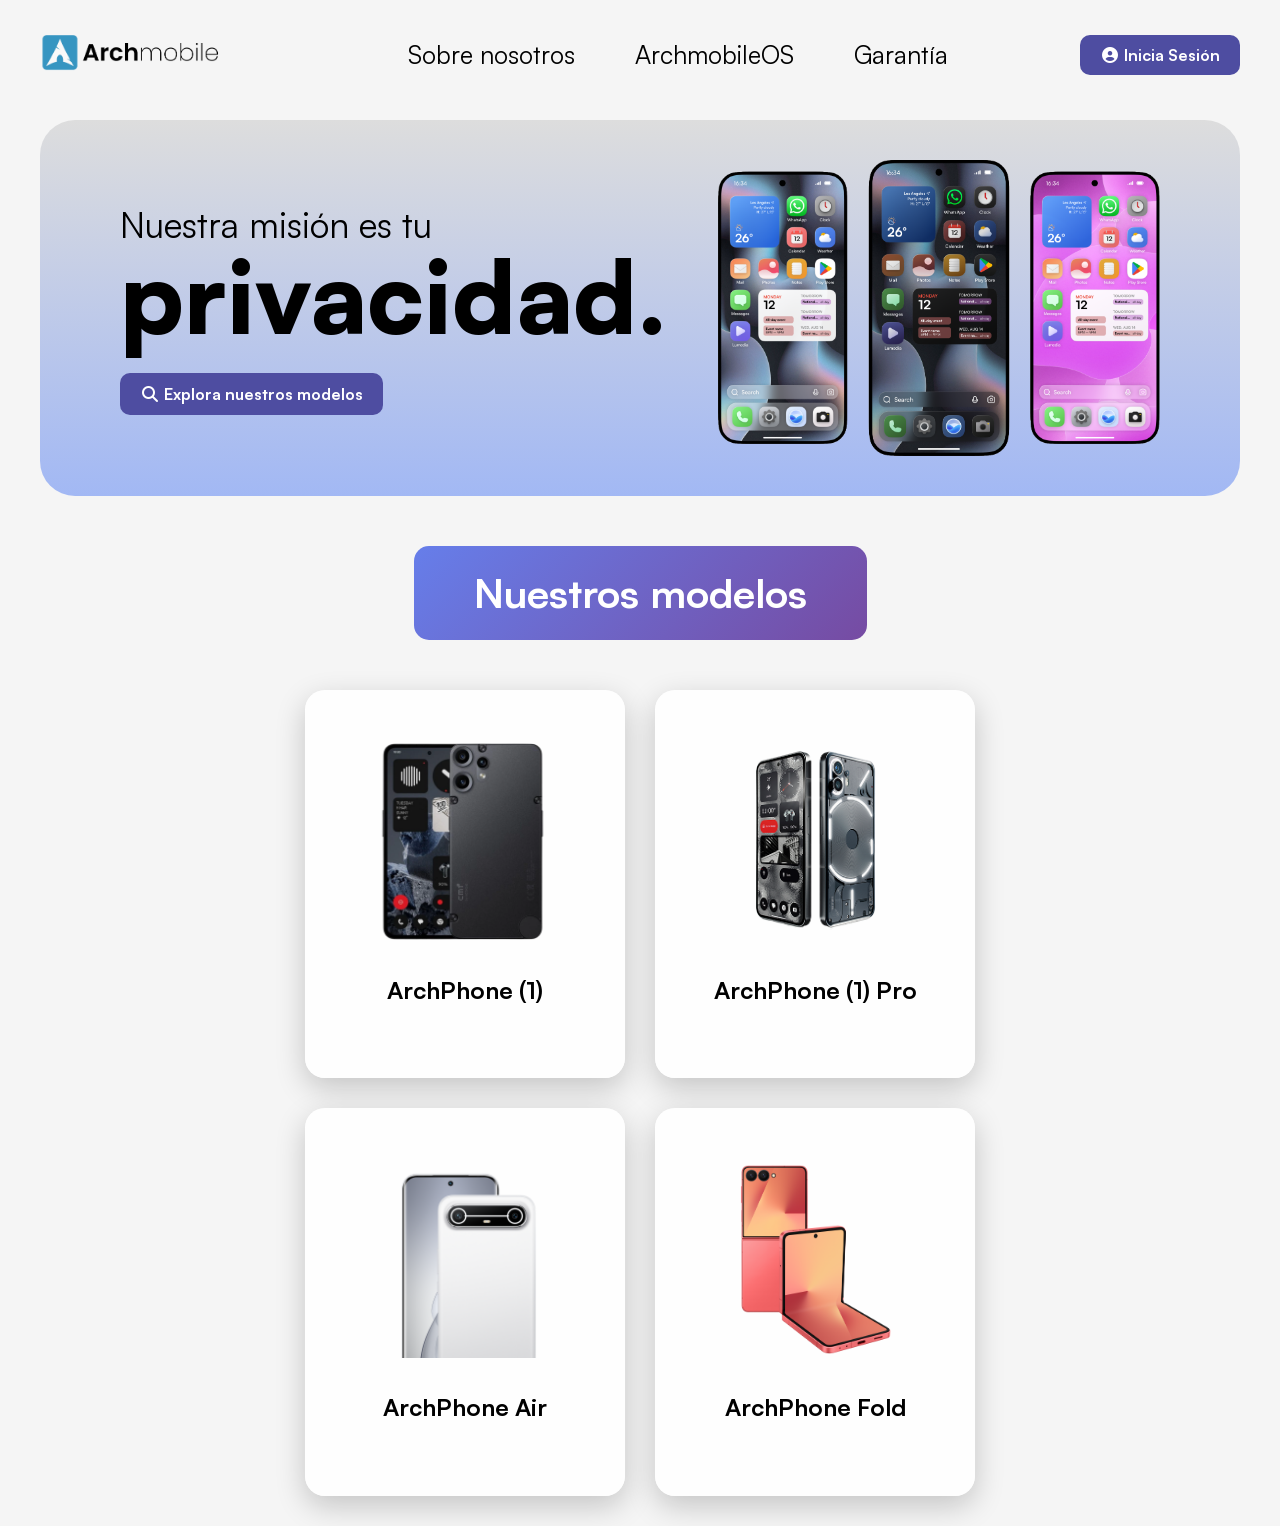
==== index.html @ 29a4b20f "avances?" ====
<!DOCTYPE html>
<html lang="es">
<head>
    <meta charset="UTF-8">
    <meta name="viewport" content="width=device-width, initial-scale=1.0">
    <meta name="description" content="Archmobile | El paradigma de la privacidad">
    <title>Archmobile - Linux Phones</title>
    <link rel="stylesheet" href="css/styles.css">
    <link rel="stylesheet" href="https://cdnjs.cloudflare.com/ajax/libs/font-awesome/6.5.2/css/all.min.css">
</head>
<body>
    <header>
        <!-- logo archmobile -->
        <div class="logo">
            <img src="assets/pequeño.png" alt="Archmobile">
        </div>
        
        <!-- navbar -->
        <nav class="nav-desktop">
            <ul>
                <li><a href="#">Sobre nosotros</a></li>
                <li><a href="#">ArchmobileOS</a></li>
                <li><a href="#">Garantía</a></li>
            </ul>
        </nav>

        <!-- boton "inicio de sesion" (que realmente no hay na de na, esto es mas estatico que un muerto) -->
        <div class="btn_iniciosesion nav-desktop">
            <a href="#"><i class="fa-solid fa-circle-user fa-fw"></i> Inicia Sesión</a>
        </div>
    </header>

    <!-- banner principal -->
    <section class="marquesina">
        <!-- textos y boton de explorar -->
        <div class="marquesina_textos">
            <h2>Nuestra misión es tu</h2>
            <h1>privacidad.</h1>
            <a href="#" class="btn_modelos"><i class="fa-solid fa-magnifying-glass fa-fw"></i> Explora nuestros modelos</a>
        </div>

        <!-- capturas de pantalla archmobileOS -->
        <div class="marquesina_img">
            <img src="assets/banner.png" alt="Pantalla de inicio de ArchmobileOS">
        </div>
    </section>

    <section class="tabla">
        <div class="parent">  <!-- listado modelos con grid css -->

            <div class="div1">
                <h1>Nuestros modelos</h1>
            </div>
            
            <div class="div2">  <!-- primer modelo -->
                <div class="tarjetas_modelos">
                    <img src="assets/phone1.png" alt="Parte trasera del ArchPhone (1)">
                    <div class="price">
                        <h2>ArchPhone (1)</h2>
                    </div>
                </div>
            </div>

            <div class="div2">  <!-- segundo modelo -->
                <div class="tarjetas_modelos">
                    <img src="assets/phone1pro.png" alt="Parte trasera del ArchPhone (1) Pro">
                    <div class="price">
                        <h2>ArchPhone (1) Pro</h2>
                    </div>
                </div>
            </div>

            <div class="div2">  <!-- tercer modelo -->
                <div class="tarjetas_modelos">
                    <img src="assets/phoneair.png" alt="Parte trasera del ArchPhone Air">
                    <div class="price">
                        <h2>ArchPhone Air</h2>
                    </div>
                </div>
            </div>

            <div class="div2">  <!-- cuarto modelo -->
                <div class="tarjetas_modelos">
                    <img src="assets/phonefold.png" alt="Parte trasera del ArchPhone Fold">
                    <div class="price">
                        <h2>ArchPhone Fold</h2>
                    </div>
                </div>
            </div>
            
        </div>
    </section>
</body>
</html>
---- css/styles.css ----
@font-face {
    font-family: 'Satoshi';
    src: url('../assets/satoshi.ttf') format('truetype');
}

body {
    font-family: 'Satoshi';
    margin: 0;
    padding: 0;
    background-color: #f5f5f5;
}

header {
    display: flex;
    justify-content: space-between;
    align-items: center;
    padding: 20px 40px;
    margin-top: 10px;
}

.logo img {
    max-height: 45px;
}

nav ul {
    list-style: none;
    margin: 0;
    padding: 0;
    display: flex;
}

    nav ul li {
        margin: 0 30px;
    }

        nav ul li a {
            text-decoration: none;
            color: #000;
            font-size: 25px;
            font-weight: 400;
        }

.btn_iniciosesion a {
    background-color: #4e4da1;
    color: #ffffff;
    padding: 10px 20px;
    border-radius: 10px;
    text-decoration: none;
    font-weight: bold;
}

.marquesina {
    display: flex;
    justify-content: space-between;
    align-items: center;
    padding: 40px 80px;
    background: linear-gradient(180deg, #DDDDDD, #a2b8f4);
    border-radius: 35px;
    margin: 20px 40px;
    flex-wrap: nowrap;
}

.marquesina_textos {
    flex: 1;
    min-width: 300px;
}

.marquesina_img {
    flex: 0 0 50%;
    text-align: right;
    display: flex;
    justify-content: flex-end;
}

    .marquesina_img img {
        max-width: 85%;
        height: auto;
        object-fit: contain;
    }

.marquesina_textos h2 {
    font-size: 35px;
    color: #000;
    margin: 0;
    font-weight: normal;
}

.marquesina_textos h1 {
    font-size: 100px;
    color: #000;
    margin: 0;
    margin-top: -20px;
    font-weight: 900;
}

.tabla {
    display: flex;
    justify-content: space-between;
    align-items: center;
    padding: 40px 80px;
    margin: 20px 40px;
    flex-wrap: nowrap;
}

.parent { 
    display: grid;
    grid-template-columns: repeat(2, 320px);
    grid-template-rows: auto auto auto;
    justify-content: center;
    gap: 30px;
    width: 100%;
}

.div1 { 
    grid-column: 1 / -1;
    margin-top: -30px;
    margin-bottom: -50px;
    display: flex;
    justify-content: center;
    align-items: center;
}

.div1 h1 {
    background: linear-gradient(135deg, #667eea 0%, #764ba2 100%);
    color: white;
    padding: 20px 60px;
    border-radius: 15px;
    font-size: 40px;
    font-weight: 700;
    margin-top: 20px;
    margin-bottom: 40px;
}

.div2 { 
    margin-top: 60px;
    display: flex;
    justify-content: center;
    align-items: center;
}

.tarjetas_modelos {
    background: rgba(255, 255, 255, 0.95);
    border-radius: 20px;
    padding: 30px;
    box-shadow: 0 10px 30px rgba(0,0,0,0.2);
    width: 100%;
    height: 100%;
    display: flex;
    flex-direction: column;
    justify-content: center;
    align-items: center;
}

.tarjetas_modelos img {
    width: 70%;
    height: 60%;
    object-fit: cover;
    margin-bottom: 14px;
}

.btn_modelos {
    display: inline-block;
    margin-top: 10px;
    padding: 10px 20px;
    background-color: #4e4da1;
    color: #ffffff;
    border-radius: 10px;
    text-decoration: none;
    font-weight: bold;
}
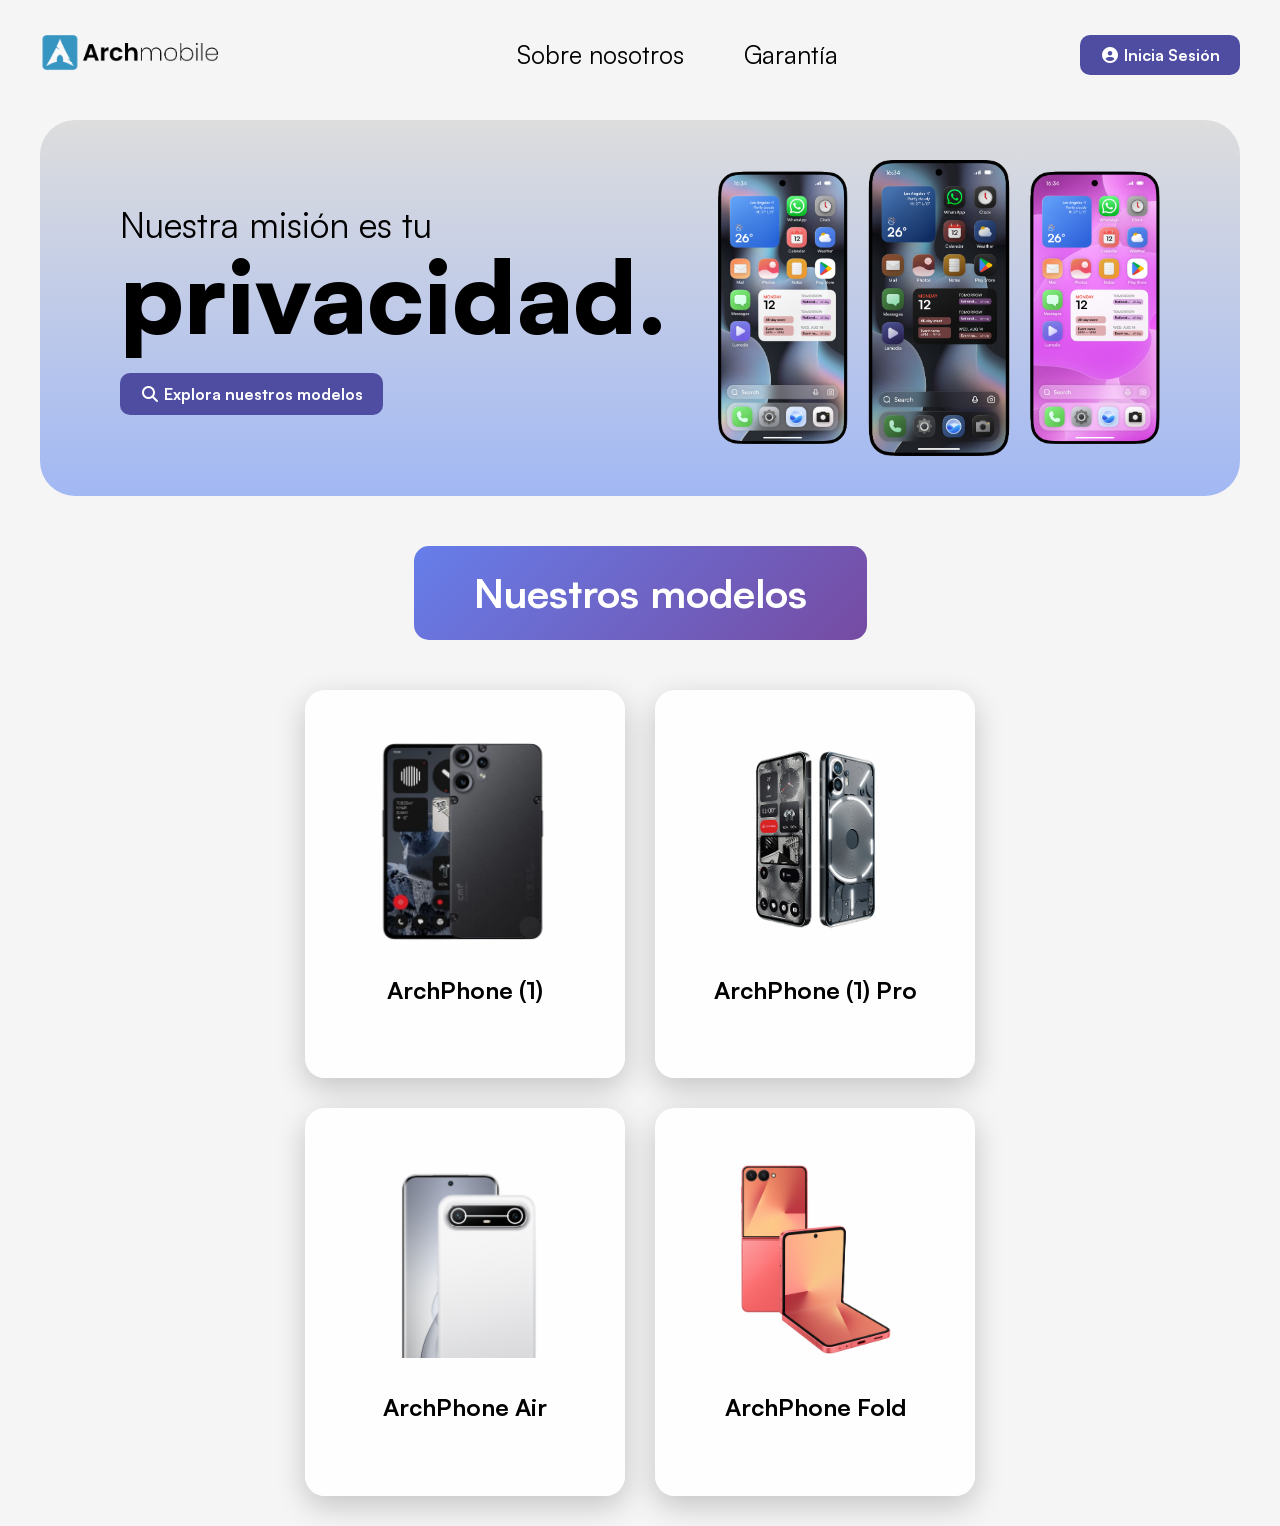
==== commit e711de50: "contenidos un paso más cerca del cerapio en la web" ====
--- a/index.html
+++ b/index.html
@@ -18,8 +18,7 @@
         <!-- navbar -->
         <nav class="nav-desktop">
             <ul>
-                <li><a href="#">Sobre nosotros</a></li>
-                <li><a href="#">ArchmobileOS</a></li>
+                <li><a href="static/info.html">Sobre nosotros</a></li>
                 <li><a href="#">Garantía</a></li>
             </ul>
         </nav>
--- a/css/styles.css
+++ b/css/styles.css
@@ -86,6 +86,36 @@
 }
 
 .marquesina_textos h1 {
+    font-size: 100px;
+    color: #000;
+    margin: 0;
+    margin-top: -20px;
+    font-weight: 900;
+}
+
+.info_marquesina {
+    display: flex;
+    justify-content: space-between;
+    align-items: center;
+    padding: 40px 80px;
+    margin: 20px 40px;
+    flex-wrap: nowrap;
+}
+
+.info_marquesina_textos {
+    flex: 1;
+    text-align: center;
+    min-width: 300px;
+}
+
+.info_marquesina_textos h2 {
+    font-size: 35px;
+    color: #000;
+    margin: 0;
+    font-weight: normal;
+}
+
+.info_marquesina_textos h1 {
     font-size: 100px;
     color: #000;
     margin: 0;
@@ -167,4 +197,25 @@
     border-radius: 10px;
     text-decoration: none;
     font-weight: bold;
+}
+
+.contenedor_historia {
+    display: flex;
+    justify-content: space-between;
+    align-items: center;
+    padding: 30px 40px;
+    margin: 20px 40px;
+    flex-wrap: nowrap;
+}
+
+.contenedor_historia_textos {
+    flex: 1;
+    min-width: 0;
+}
+
+.contenedor_historia p {
+    font-size: 27px;
+    color: #000;
+    margin: 0;
+    font-weight: normal;
 }
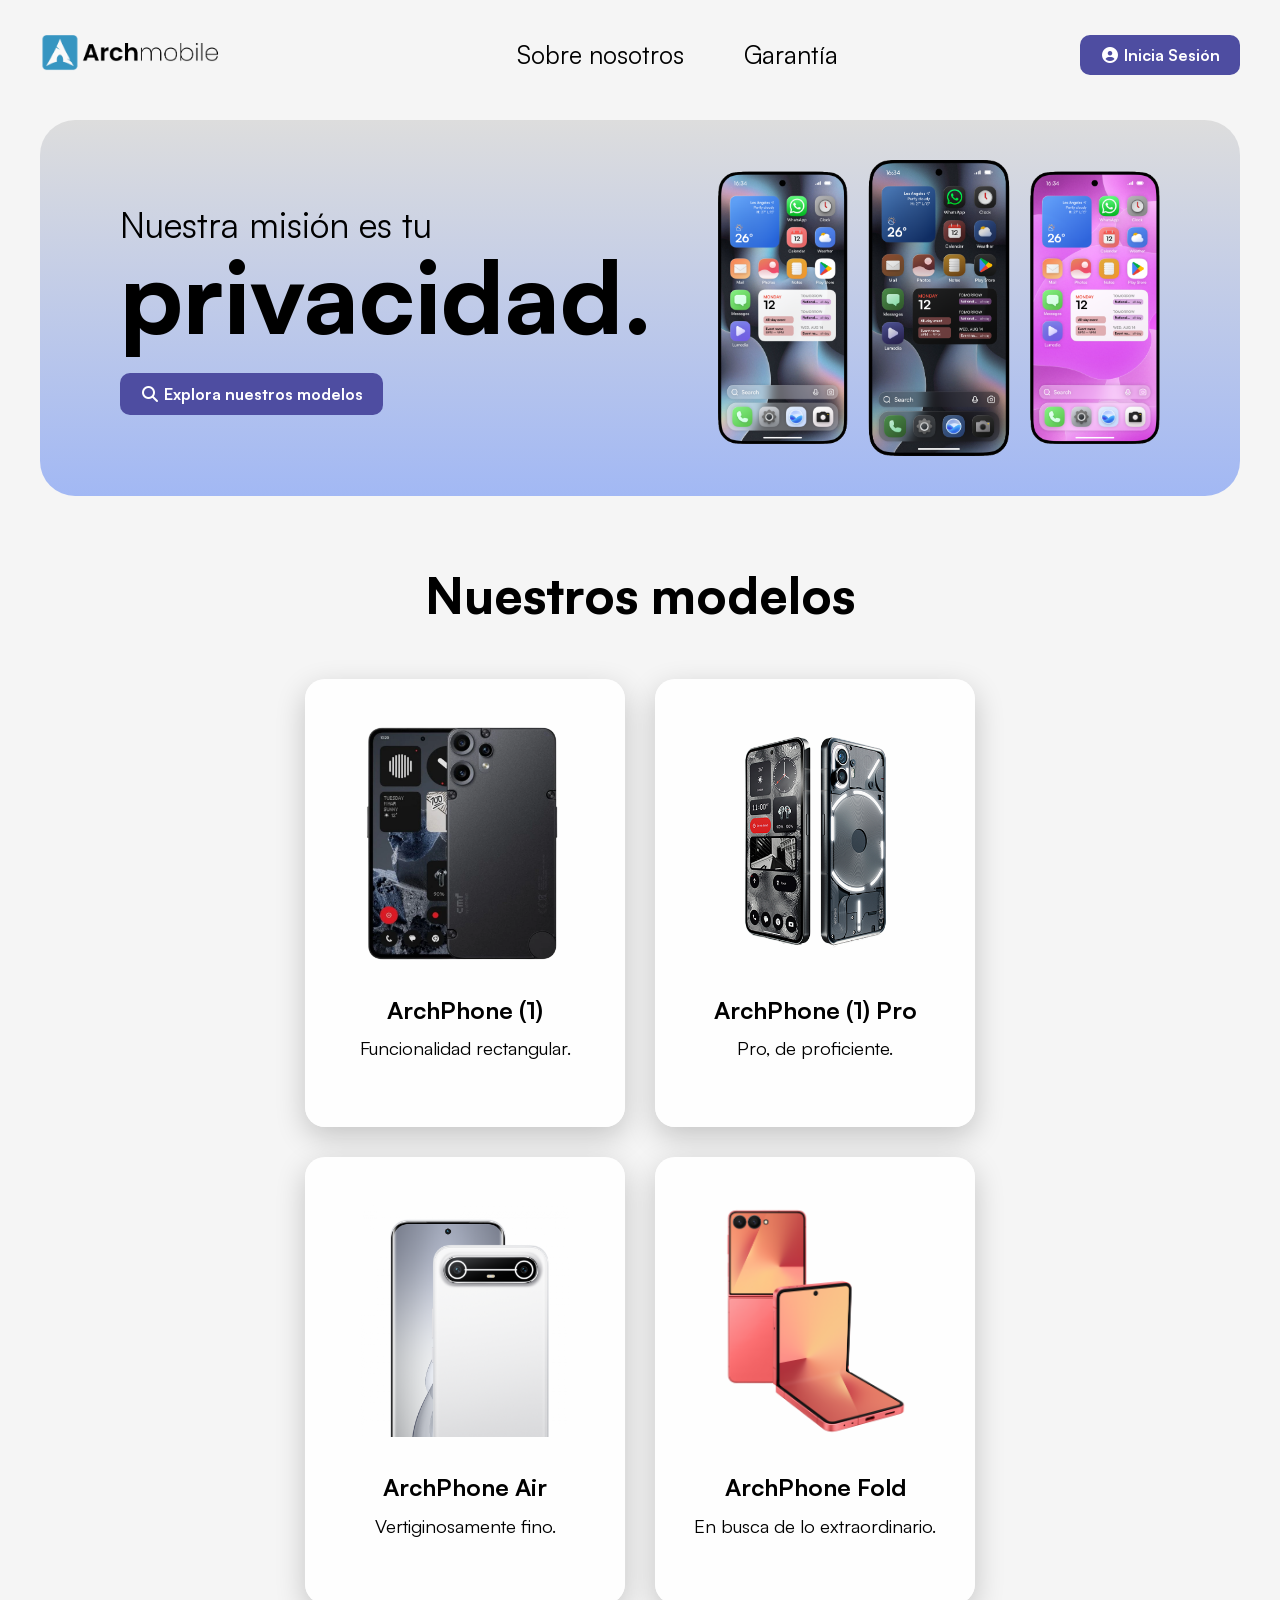
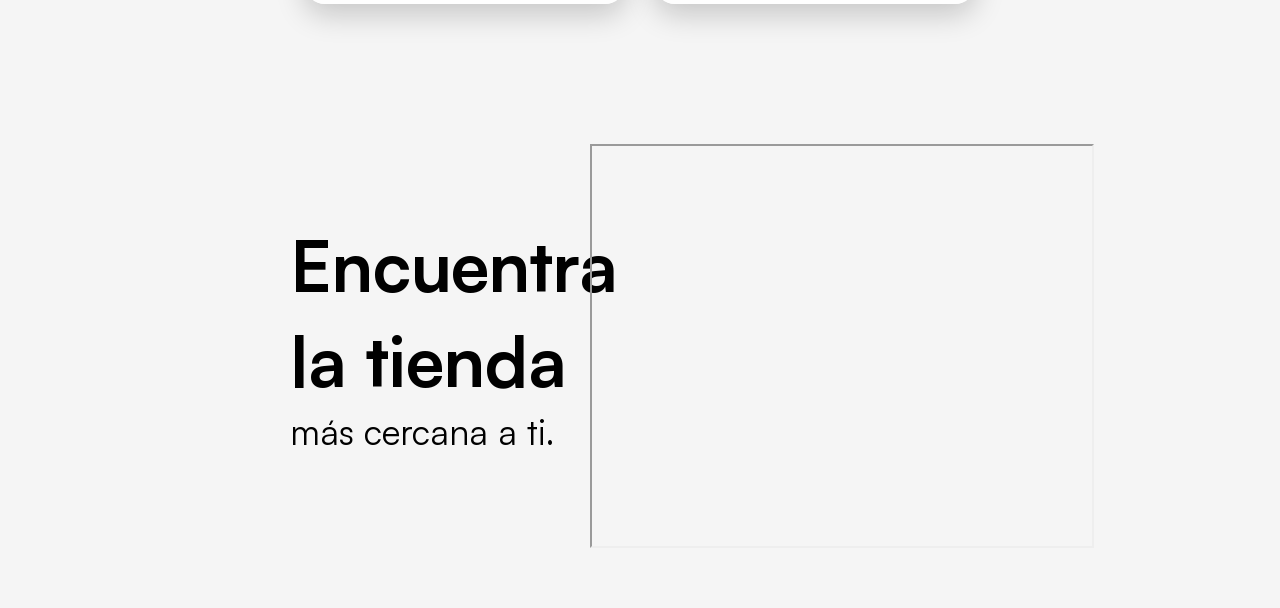
==== commit 345fd905: "cambio" ====
--- a/index.html
+++ b/index.html
@@ -12,7 +12,7 @@
     <header>
         <!-- logo archmobile -->
         <div class="logo">
-            <img src="assets/pequeño.png" alt="Archmobile">
+            <a href="index.html"><img src="assets/pequeño.png" alt="Archmobile"></a>
         </div>
         
         <!-- navbar -->
@@ -30,12 +30,12 @@
     </header>
 
     <!-- banner principal -->
-    <section class="marquesina">
+    <section class="marquesina" id="banner_superior">
         <!-- textos y boton de explorar -->
         <div class="marquesina_textos">
             <h2>Nuestra misión es tu</h2>
             <h1>privacidad.</h1>
-            <a href="#" class="btn_modelos"><i class="fa-solid fa-magnifying-glass fa-fw"></i> Explora nuestros modelos</a>
+            <a href="#modelos" class="btn_modelos"><i class="fa-solid fa-magnifying-glass fa-fw"></i> Explora nuestros modelos</a>
         </div>
 
         <!-- capturas de pantalla archmobileOS -->
@@ -44,7 +44,7 @@
         </div>
     </section>
 
-    <section class="tabla">
+    <section class="tabla" id="modelos">
         <div class="parent">  <!-- listado modelos con grid css -->
 
             <div class="div1">
@@ -56,6 +56,7 @@
                     <img src="assets/phone1.png" alt="Parte trasera del ArchPhone (1)">
                     <div class="price">
                         <h2>ArchPhone (1)</h2>
+                        <h3>Funcionalidad rectangular.</h3>
                     </div>
                 </div>
             </div>
@@ -65,6 +66,7 @@
                     <img src="assets/phone1pro.png" alt="Parte trasera del ArchPhone (1) Pro">
                     <div class="price">
                         <h2>ArchPhone (1) Pro</h2>
+                        <h3>Pro, de proficiente.</h3>
                     </div>
                 </div>
             </div>
@@ -74,6 +76,7 @@
                     <img src="assets/phoneair.png" alt="Parte trasera del ArchPhone Air">
                     <div class="price">
                         <h2>ArchPhone Air</h2>
+                        <h3>Vertiginosamente fino.</h3>
                     </div>
                 </div>
             </div>
@@ -83,11 +86,23 @@
                     <img src="assets/phonefold.png" alt="Parte trasera del ArchPhone Fold">
                     <div class="price">
                         <h2>ArchPhone Fold</h2>
+                        <h3>En busca de lo extraordinario.</h3>
                     </div>
                 </div>
             </div>
             
         </div>
     </section>
+
+    <section class="tiendas" id="finder_tiendas">
+        <div class="tiendas_textos">
+            <h1>Encuentra la tienda</h1>
+            <h2>más cercana a ti.</h2>
+        </div>
+
+        <div class="tiendas_iframe">
+            <iframe src="https://www.google.com/maps/d/u/0/embed?mid=1tqoIVACEQTK-MTSTzkC7SOWRsBYPZ_o&ehbc=2E312F&noprof=1" width="500" height="400"></iframe>
+        </div>
+    </section>
 </body>
 </html>
--- a/css/styles.css
+++ b/css/styles.css
@@ -49,6 +49,16 @@
     font-weight: bold;
 }
 
+.price h3 {
+    margin-top: -10px;
+    font-weight: 400;
+    text-align: center;
+}
+
+.price h2 {
+    text-align: center;
+}
+
 .marquesina {
     display: flex;
     justify-content: space-between;
@@ -90,7 +100,7 @@
     color: #000;
     margin: 0;
     margin-top: -20px;
-    font-weight: 900;
+    font-weight: 800;
 }
 
 .info_marquesina {
@@ -130,6 +140,7 @@
     padding: 40px 80px;
     margin: 20px 40px;
     flex-wrap: nowrap;
+    margin-bottom: 90px;
 }
 
 .parent { 
@@ -151,13 +162,10 @@
 }
 
 .div1 h1 {
-    background: linear-gradient(135deg, #667eea 0%, #764ba2 100%);
-    color: white;
-    padding: 20px 60px;
-    border-radius: 15px;
-    font-size: 40px;
-    font-weight: 700;
-    margin-top: 20px;
+    color: rgb(0, 0, 0);
+    font-size: 50px;
+    font-weight: 800;
+    margin-top: 35px;
     margin-bottom: 40px;
 }
 
@@ -182,7 +190,7 @@
 }
 
 .tarjetas_modelos img {
-    width: 70%;
+    width: 80%;
     height: 60%;
     object-fit: cover;
     margin-bottom: 14px;
@@ -214,8 +222,88 @@
 }
 
 .contenedor_historia p {
-    font-size: 27px;
-    color: #000;
-    margin: 0;
-    font-weight: normal;
+    font-size: 24px;
+    color: #000;
+    margin: 0;
+    font-weight: normal;
+}
+
+.tiendas {
+    display: flex;
+    justify-content: space-between;
+    align-items: center;
+    padding: 40px 250px;
+    margin: 20px 40px;
+    flex-wrap: nowrap;
+}
+
+.tiendas_textos {
+    flex: 1;
+    min-width: 300px;
+}
+
+.tiendas_iframe {
+    flex: 0 0 50%;
+    text-align: right;
+    display: flex;
+    justify-content: flex-end;
+}
+
+.tiendas_textos h2 {
+    font-size: 35px;
+    color: #000;
+    margin: 0;
+    font-weight: normal;
+}
+
+.tiendas_textos h1 {
+    font-size: 70px;
+    color: #000;
+    margin: 0;
+    margin-top: -20px;
+    font-weight: 700;
+}
+
+.comparacion_android {
+    display: flex;
+    justify-content: space-between;
+    align-items: center;
+    padding: 40px 80px;
+    background: linear-gradient(180deg, #DDDDDD, #a2b8f4);
+    border-radius: 35px;
+    margin: 20px 40px;
+    flex-wrap: nowrap;
+}
+
+.comparacion_android_textos {
+    flex: 1;
+    min-width: 300px;
+}
+
+.comparacion_android_img {
+    flex: 0 0 50%;
+    text-align: right;
+    display: flex;
+    justify-content: flex-end;
+}
+
+    .comparacion_android_img img {
+        max-width: 85%;
+        height: auto;
+        object-fit: contain;
+    }
+
+.comparacion_android_textos h2 {
+    font-size: 35px;
+    color: #000;
+    margin: 0;
+    font-weight: normal;
+}
+
+.marquesina_textos h1 {
+    font-size: 100px;
+    color: #000;
+    margin: 0;
+    margin-top: -20px;
+    font-weight: 800;
 }
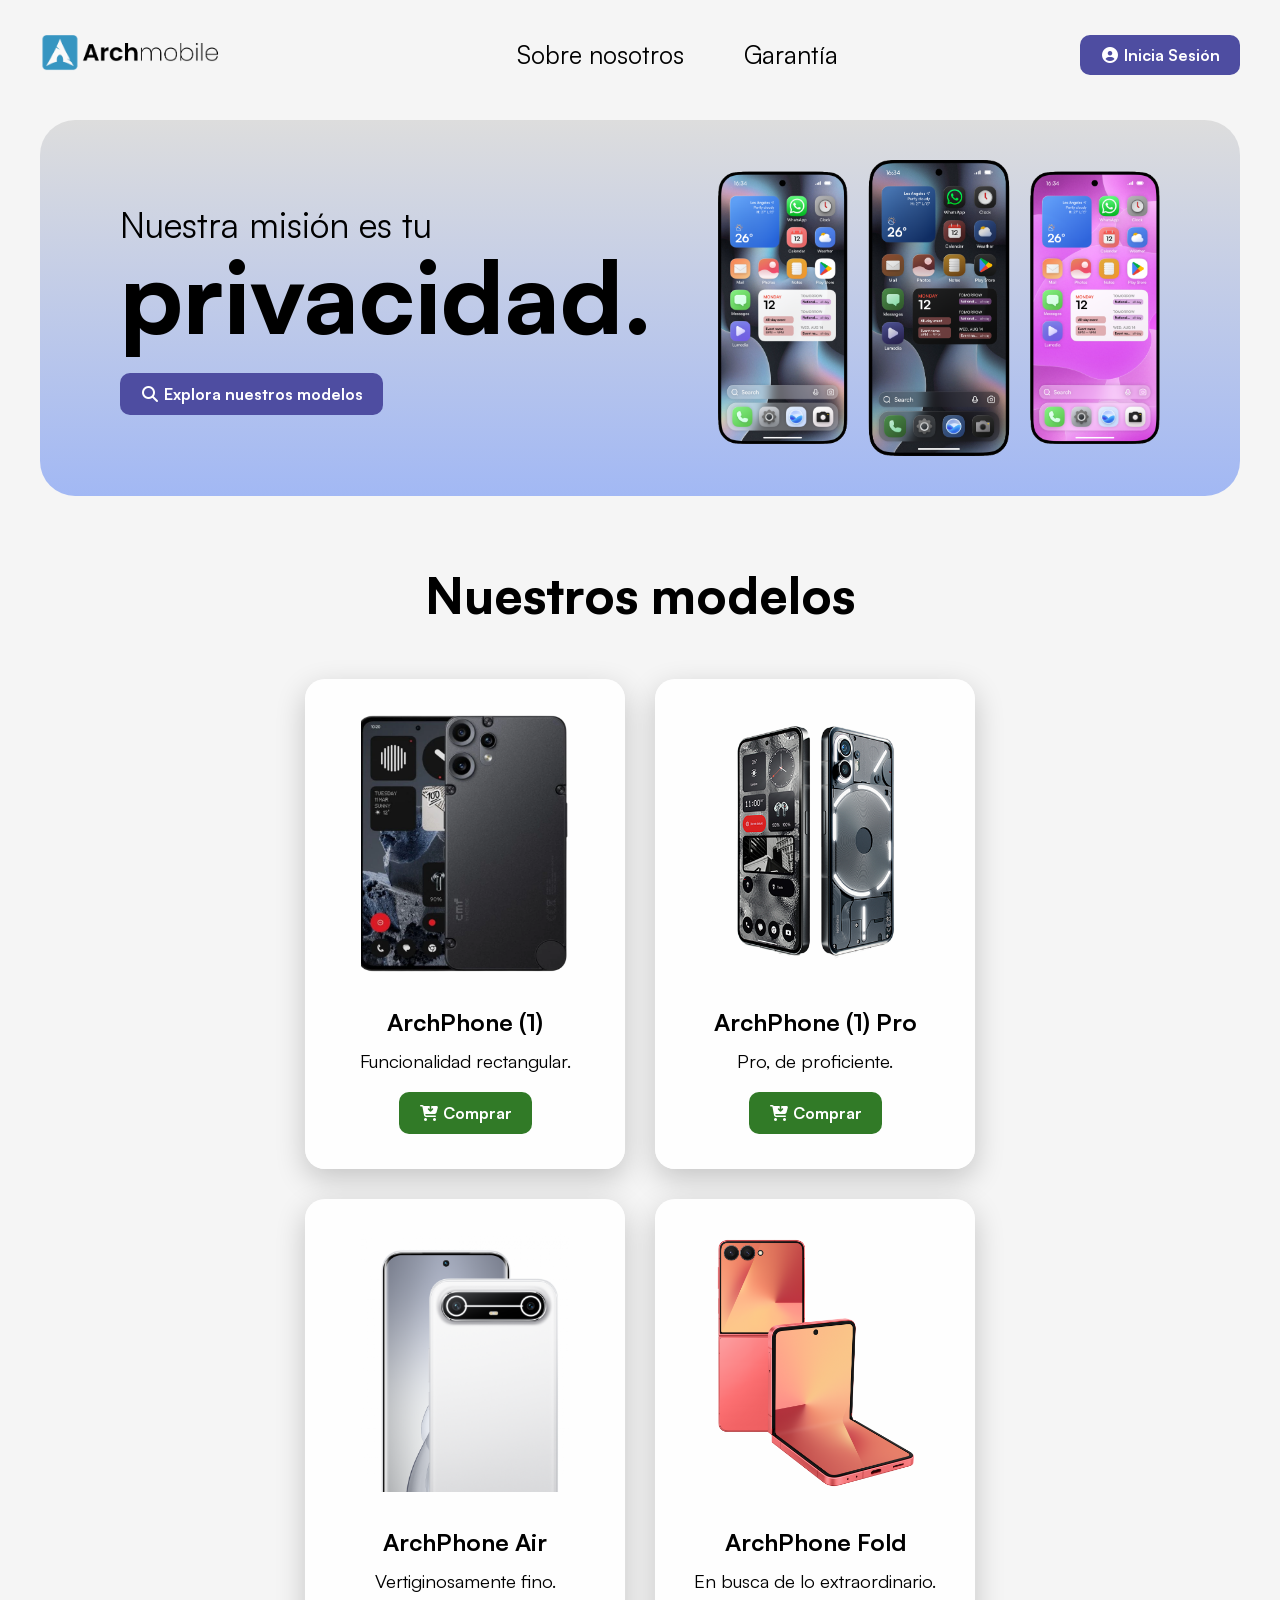
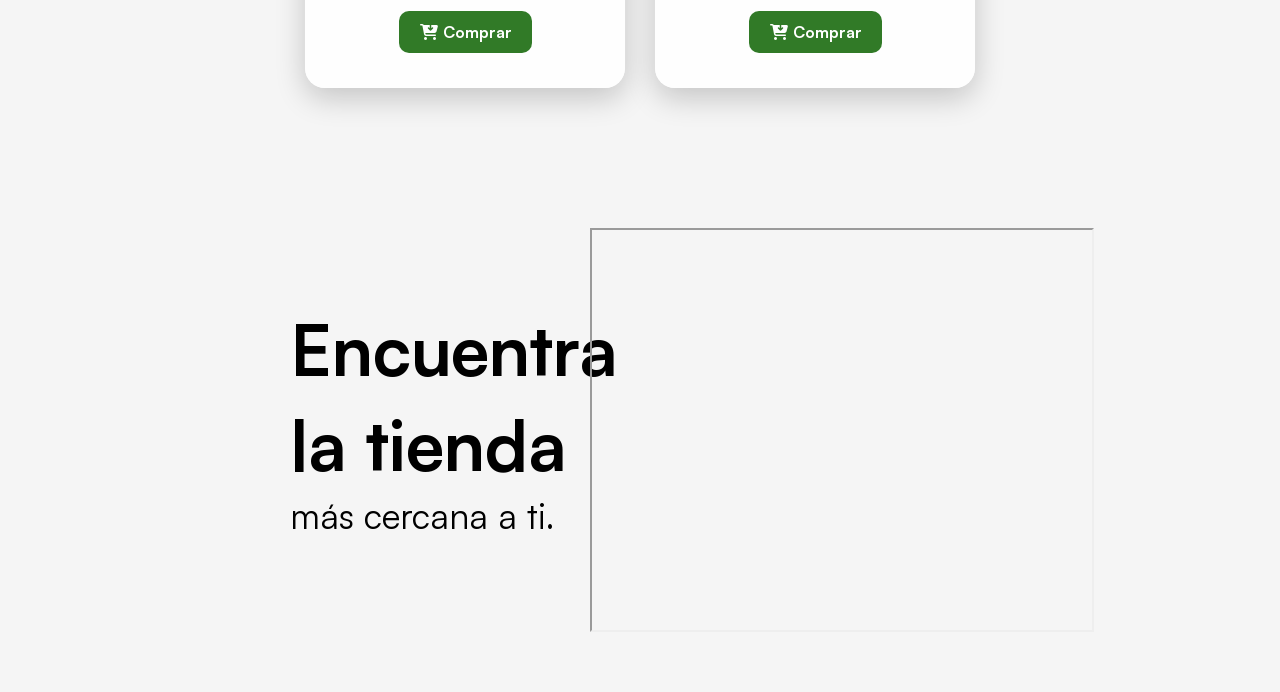
==== commit 00ab999d: "más cambios" ====
--- a/index.html
+++ b/index.html
@@ -6,7 +6,7 @@
     <meta name="description" content="Archmobile | El paradigma de la privacidad">
     <title>Archmobile - Linux Phones</title>
     <link rel="stylesheet" href="css/styles.css">
-    <link rel="stylesheet" href="https://cdnjs.cloudflare.com/ajax/libs/font-awesome/6.5.2/css/all.min.css">
+    <link rel="stylesheet" href="https://cdnjs.cloudflare.com/ajax/libs/font-awesome/6.7.2/css/all.min.css">
 </head>
 <body>
     <header>
@@ -54,9 +54,10 @@
             <div class="div2">  <!-- primer modelo -->
                 <div class="tarjetas_modelos">
                     <img src="assets/phone1.png" alt="Parte trasera del ArchPhone (1)">
-                    <div class="price">
+                    <div class="info_modelo">
                         <h2>ArchPhone (1)</h2>
                         <h3>Funcionalidad rectangular.</h3>
+                        <a href="#modelos" class="btn_comprar"><i class="fa-solid fa-cart-arrow-down fa-fw"></i> Comprar</a>
                     </div>
                 </div>
             </div>
@@ -64,9 +65,10 @@
             <div class="div2">  <!-- segundo modelo -->
                 <div class="tarjetas_modelos">
                     <img src="assets/phone1pro.png" alt="Parte trasera del ArchPhone (1) Pro">
-                    <div class="price">
+                    <div class="info_modelo">
                         <h2>ArchPhone (1) Pro</h2>
                         <h3>Pro, de proficiente.</h3>
+                        <a href="#modelos" class="btn_comprar"><i class="fa-solid fa-cart-arrow-down fa-fw"></i> Comprar</a>
                     </div>
                 </div>
             </div>
@@ -74,9 +76,10 @@
             <div class="div2">  <!-- tercer modelo -->
                 <div class="tarjetas_modelos">
                     <img src="assets/phoneair.png" alt="Parte trasera del ArchPhone Air">
-                    <div class="price">
+                    <div class="info_modelo">
                         <h2>ArchPhone Air</h2>
                         <h3>Vertiginosamente fino.</h3>
+                        <a href="#modelos" class="btn_comprar"><i class="fa-solid fa-cart-arrow-down fa-fw"></i> Comprar</a>
                     </div>
                 </div>
             </div>
@@ -84,9 +87,10 @@
             <div class="div2">  <!-- cuarto modelo -->
                 <div class="tarjetas_modelos">
                     <img src="assets/phonefold.png" alt="Parte trasera del ArchPhone Fold">
-                    <div class="price">
+                    <div class="info_modelo">
                         <h2>ArchPhone Fold</h2>
                         <h3>En busca de lo extraordinario.</h3>
+                        <a href="#modelos" class="btn_comprar"><i class="fa-solid fa-cart-arrow-down fa-fw"></i> Comprar</a>
                     </div>
                 </div>
             </div>
--- a/css/styles.css
+++ b/css/styles.css
@@ -49,13 +49,18 @@
     font-weight: bold;
 }
 
-.price h3 {
+
+.info_modelo h3 {
     margin-top: -10px;
     font-weight: 400;
     text-align: center;
 }
 
-.price h2 {
+.info_modelo h2 {
+    text-align: center;
+}
+
+.info_modelo {
     text-align: center;
 }
 
@@ -207,6 +212,16 @@
     font-weight: bold;
 }
 
+.btn_comprar {
+    display: inline-block;
+    padding: 10px 20px;
+    background-color: #317a27;
+    color: #ffffff;
+    border-radius: 10px;
+    text-decoration: none;
+    font-weight: bold;
+}
+
 .contenedor_historia {
     display: flex;
     justify-content: space-between;
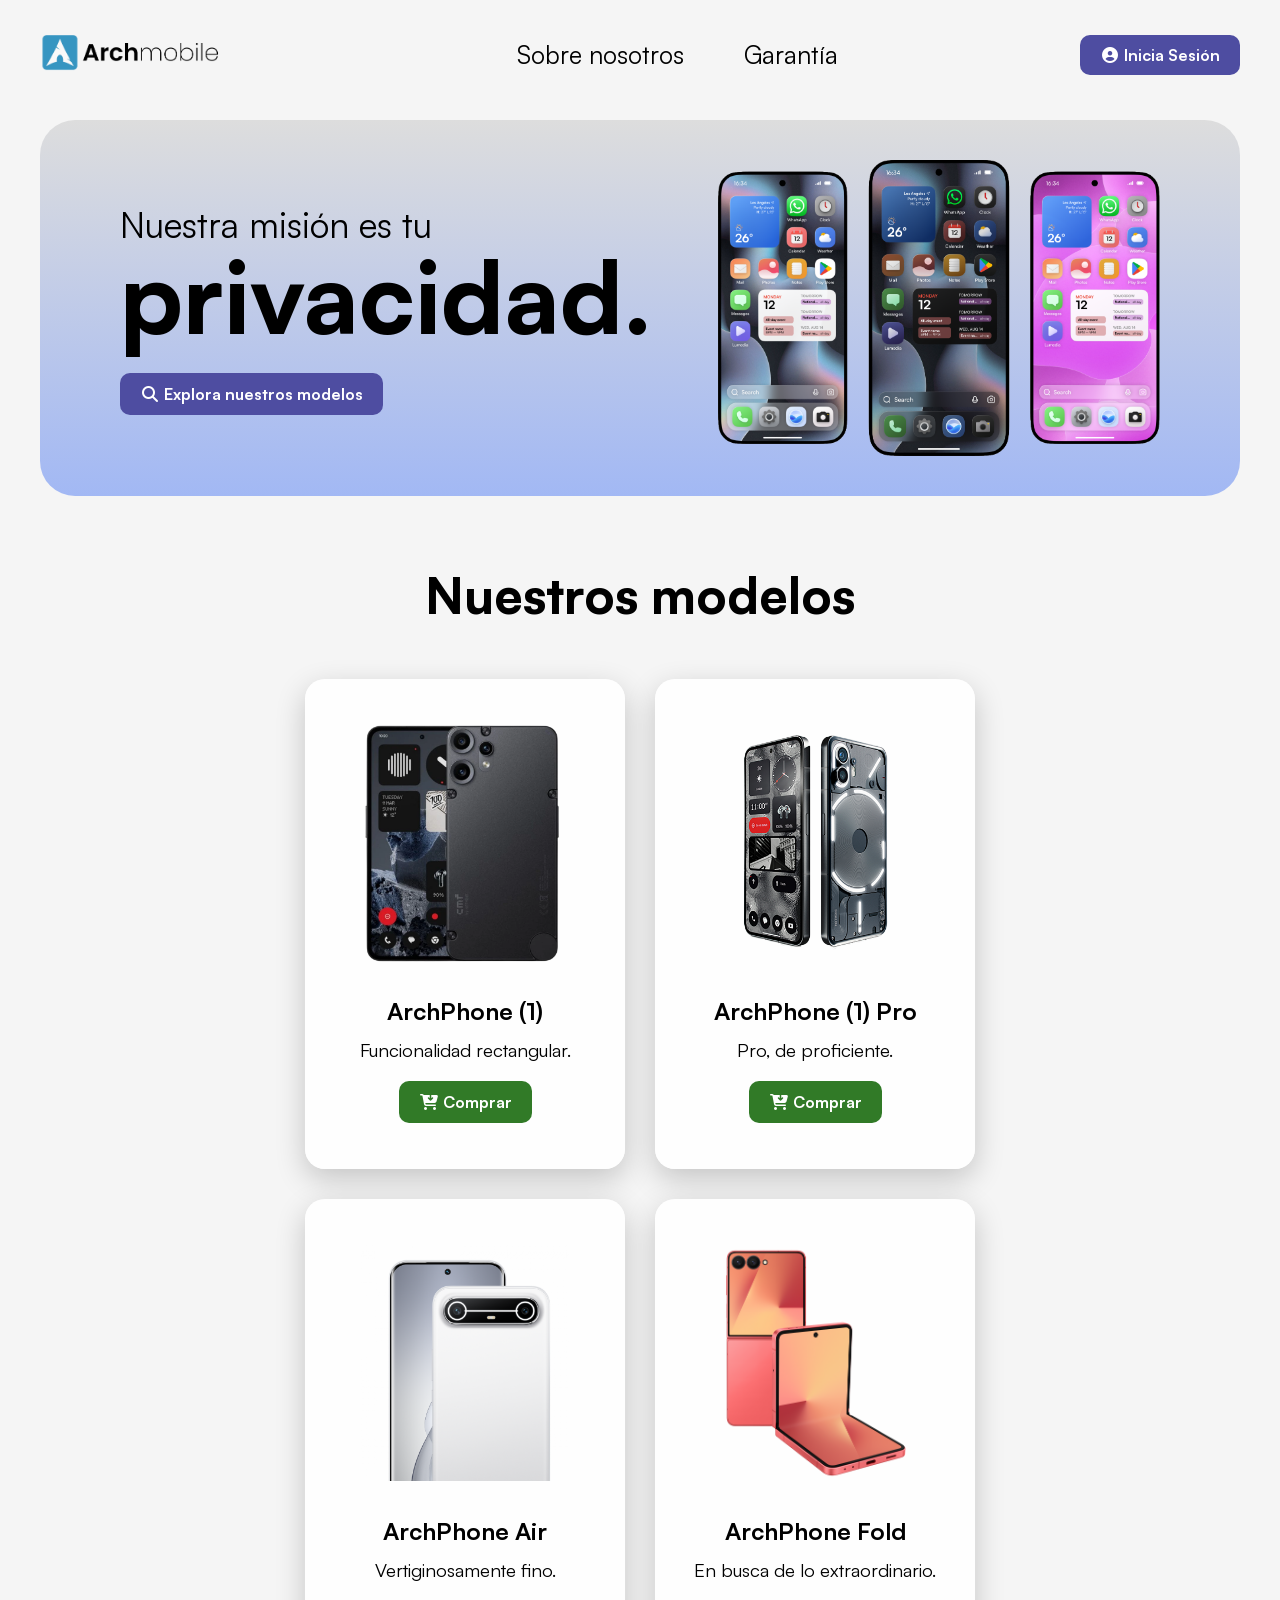
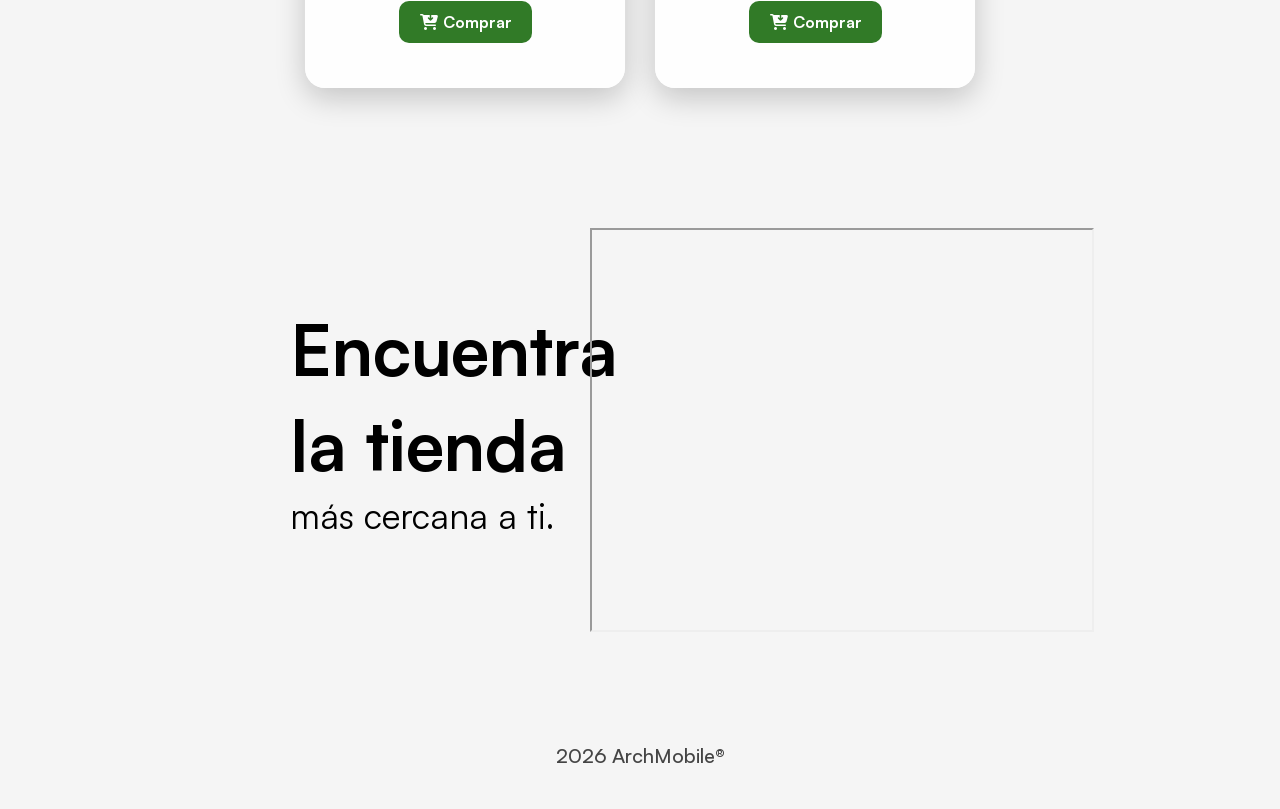
==== commit af7ab842: "formulario completo" ====
--- a/index.html
+++ b/index.html
@@ -19,7 +19,7 @@
         <nav class="nav-desktop">
             <ul>
                 <li><a href="static/info.html">Sobre nosotros</a></li>
-                <li><a href="#">Garantía</a></li>
+                <li><a href="static/garantia.html">Garantía</a></li>
             </ul>
         </nav>
 
@@ -108,5 +108,9 @@
             <iframe src="https://www.google.com/maps/d/u/0/embed?mid=1tqoIVACEQTK-MTSTzkC7SOWRsBYPZ_o&ehbc=2E312F&noprof=1" width="500" height="400"></iframe>
         </div>
     </section>
+
+    <footer>
+        <p>2026 ArchMobile®</p>
+    </footer>
 </body>
 </html>
--- a/css/styles.css
+++ b/css/styles.css
@@ -196,7 +196,7 @@
 
 .tarjetas_modelos img {
     width: 80%;
-    height: 60%;
+    height: 55%;
     object-fit: cover;
     margin-bottom: 14px;
 }
@@ -321,4 +321,31 @@
     margin: 0;
     margin-top: -20px;
     font-weight: 800;
-}+}
+
+.titulo_formulario h1 {
+    color: rgb(0, 0, 0);
+    font-size: 50px;
+    font-weight: 800;
+    margin-top: 20px;
+    margin-bottom: 40px;
+    text-align: center;
+}
+
+.form_garantía {
+    display: flex;
+    flex-direction: column;
+    align-items: center;
+}
+
+footer {
+    margin-top: 70px;
+    text-align: center;
+    margin-bottom: 40px;
+}
+
+    footer p {
+        font-weight: 500;
+        font-size: 20px;
+        color: rgba(0, 0, 0, 0.72);
+    }
